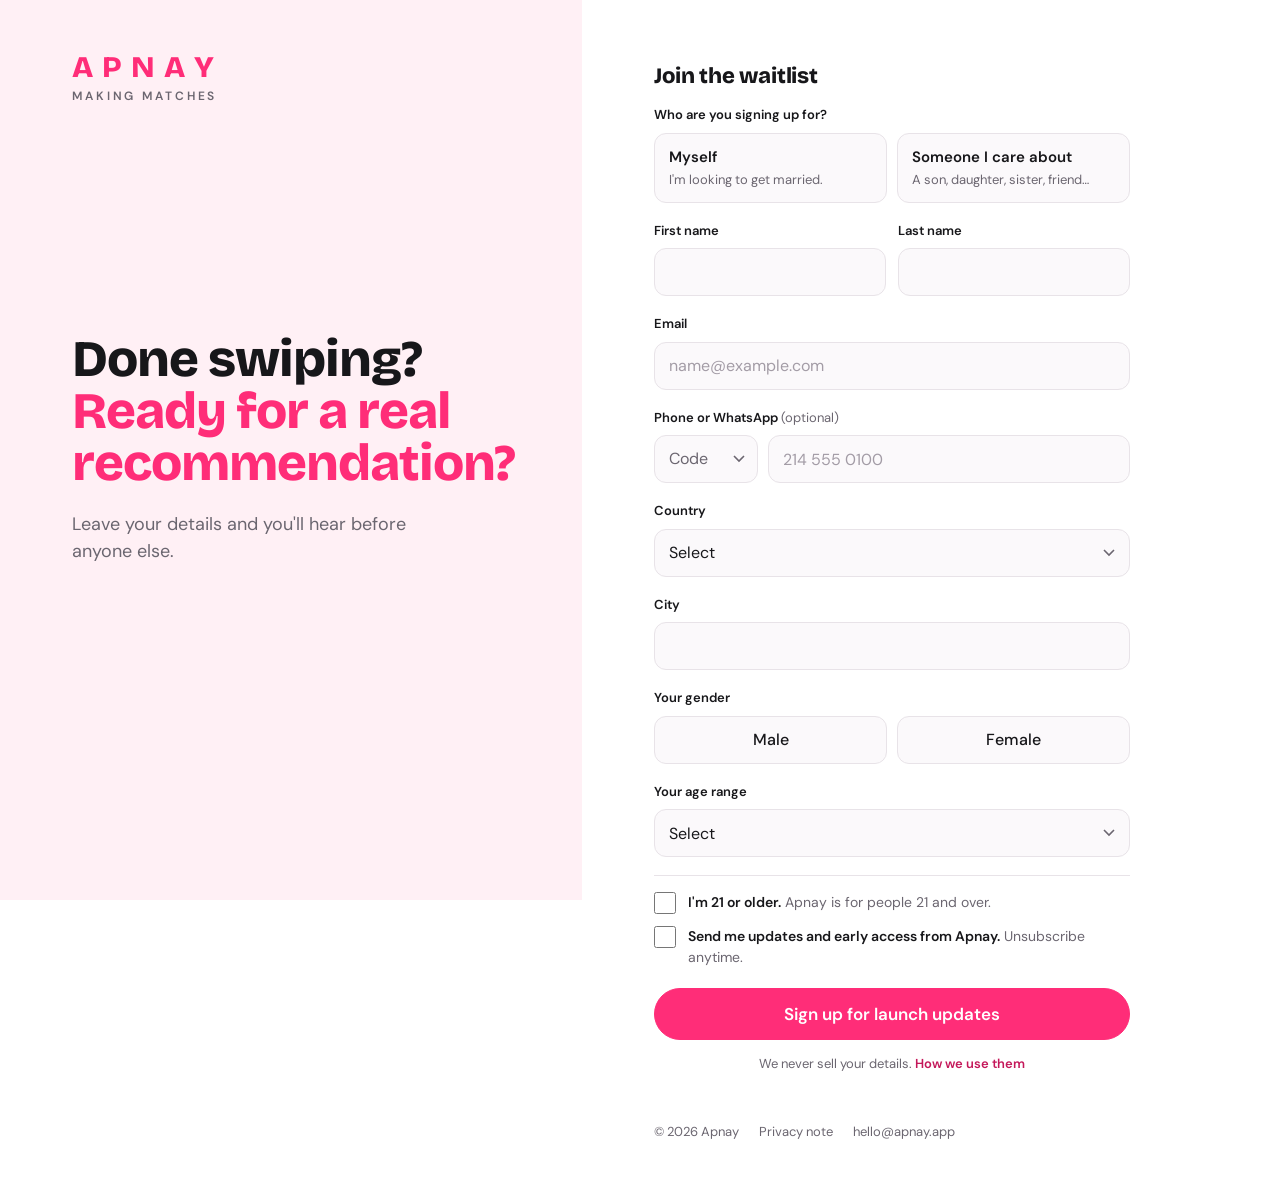
==== index.html @ 0a169351 "English only at launch: remove the language menu and the translate note Decided 10 Nov. Translations" ====
<!doctype html>
<html lang="en" dir="ltr">
<head>
  <meta charset="utf-8">
  <meta name="viewport" content="width=device-width, initial-scale=1, viewport-fit=cover">
  <title>Apnay — join the waitlist</title>
  <meta name="description" content="Done swiping? Ready for a real recommendation? Leave your details and you'll hear before anyone else.">
  <meta name="theme-color" content="#ffffff">
  <meta property="og:type" content="website">
  <meta property="og:url" content="https://apnay.app/">
  <meta property="og:title" content="Done swiping? Ready for a real recommendation?">
  <meta property="og:description" content="Join the Apnay waitlist and hear before anyone else.">
  <meta property="og:image" content="https://apnay.app/og.png">
  <meta property="og:image:width" content="1200">
  <meta property="og:image:height" content="630">
  <meta name="twitter:card" content="summary_large_image">
  <link rel="icon" href="favicon.svg" type="image/svg+xml">
  <link rel="preload" href="fonts/bricolage-grotesque-latin-800-normal.woff2" as="font" type="font/woff2" crossorigin>
  <link rel="preload" href="fonts/dm-sans-latin-400-normal.woff2" as="font" type="font/woff2" crossorigin>
  <link rel="stylesheet" href="styles.css">
</head>
<body>
<main>
  <!-- 1–4: arrive and sign up -->
  <header id="top">
    <div class="topbar">
      <a class="logo" href="/" dir="ltr" aria-label="Apnay, making matches">
        <span class="name" aria-hidden="true"><i>A</i><i>P</i><i>N</i><i>A</i><i>Y</i></span>
        <span class="tag" aria-hidden="true">MAKING MATCHES</span>
      </a>
    </div>
    <div class="hero">
      <h1><span data-i18n="h1a">Done swiping?</span> <em data-i18n="h1b">Ready for a real recommendation?</em></h1>
      <p class="lede" data-i18n="lede">Leave your details and you'll hear before anyone else.</p>
      <p class="invited" hidden data-i18n="invited">A friend saved you a place</p>
      <p class="invited link-used" hidden data-i18n="linkUsed">This link has already been used. If you confirmed before, you're all set.</p>
    </div>
  </header>

  <form id="join" novalidate>
    <h2 data-i18n="formTitle">Join the waitlist</h2>

    <fieldset class="field" id="f-who">
      <legend data-i18n="whoLegend">Who are you signing up for?</legend>
      <div class="choices two">
        <label class="choice card"><input type="radio" name="who" value="SELF"><span><b data-i18n="self">Myself</b><small data-i18n="selfSub">I'm looking to get married.</small></span></label>
        <label class="choice card"><input type="radio" name="who" value="FAMILY"><span><b data-i18n="family">Someone I care about</b><small data-i18n="familySub">A son, daughter, sister, friend…</small></span></label>
      </div>
    </fieldset>

    <div class="names">
    <label class="field" id="f-firstName"><span class="label" data-i18n="firstName">First name</span>
      <input id="firstName" name="firstName" autocomplete="given-name" maxlength="120"></label>

    <label class="field" id="f-lastName"><span class="label" data-i18n="lastName">Last name</span>
      <input id="lastName" name="lastName" autocomplete="family-name" maxlength="120"></label>
    </div>

    <label class="field" id="f-email"><span class="label" data-i18n="email">Email</span>
      <input id="email" name="email" type="email" dir="ltr" autocomplete="email" inputmode="email" maxlength="254" placeholder="name@example.com"></label>

    <div class="field" id="f-phone">
      <span class="label"><span data-i18n="phone">Phone or WhatsApp</span> <span class="opt" data-i18n="optional">(optional)</span></span>
      <div class="phone-row" dir="ltr">
        <label class="code-box"><span class="code-shown" data-i18n="code">Code</span><select id="phoneCode" name="phoneCode" aria-label="Country calling code"></select></label>
        <input id="phone" name="phone" type="tel" autocomplete="tel-national" inputmode="tel" maxlength="30" placeholder="214 555 0100" aria-label="Phone number">
      </div>
    </div>

    <label class="field" id="f-country"><span class="label" data-i18n="country">Country</span>
      <select id="country" name="country" autocomplete="country-name"></select></label>

    <label class="field" id="f-state" hidden><span class="label" data-i18n="state">State</span>
      <select id="state" name="state" autocomplete="address-level1"></select></label>

    <label class="field" id="f-city"><span class="label" data-i18n="city">City</span>
      <input id="city" name="city" autocomplete="address-level2" maxlength="120"></label>

    <fieldset class="field" id="f-gender">
      <legend data-i18n="yourGender">Your gender</legend>
      <div class="choices two">
        <label class="choice pill-choice"><input type="radio" name="gender" value="MALE"><span data-i18n="male">Male</span></label>
        <label class="choice pill-choice"><input type="radio" name="gender" value="FEMALE"><span data-i18n="female">Female</span></label>
      </div>
    </fieldset>

    <label class="field" id="f-ageRange"><span class="label" data-i18n="yourAgeRange">Your age range</span>
      <select id="ageRange" name="ageRange" class="age-select"></select></label>

    <div class="ticks">
      <label class="tick" id="f-adult"><input type="checkbox" name="adult"><span><b data-i18n="adultB">I'm 21 or older.</b> <span data-i18n="adultRest">Apnay is for people 21 and over.</span></span></label>
      <label class="tick" id="f-emailOptIn"><input type="checkbox" name="emailOptIn"><span><b data-i18n="emailB">Send me updates and early access from Apnay.</b> <span data-i18n="emailRest">Unsubscribe anytime.</span></span></label>
      <label class="tick" id="f-smsOptIn" hidden><input type="checkbox" name="smsOptIn"><span><b data-i18n="smsB">Text or WhatsApp me updates from Apnay.</b> <span data-i18n="smsRest">Msg &amp; data rates may apply. Reply STOP to opt out. Not required to sign up.</span></span></label>
    </div>

    <label class="hp" aria-hidden="true">Website <input name="website" tabindex="-1" autocomplete="off"></label>

    <button type="submit" class="btn" data-i18n="submit">Sign up for launch updates</button>
    <p class="error" role="alert" aria-live="assertive" hidden></p>
    <p class="fine"><span data-i18n="fine">We never sell your details.</span> <a href="privacy.html" data-i18n="fineLink">How we use them</a></p>
  </form>

  <!-- 5, 8, 9: one more step / you're on the list / pick a picture -->
  <section class="done" hidden tabindex="-1" aria-live="polite">
    <div class="topbar">
      <a class="logo" href="/" dir="ltr" aria-label="Apnay, making matches">
        <span class="name" aria-hidden="true"><i>A</i><i>P</i><i>N</i><i>A</i><i>Y</i></span>
        <span class="tag" aria-hidden="true">MAKING MATCHES</span>
      </a>
    </div>
    <h1 class="done-title"></h1>

    <div class="inbox" hidden>
      <p class="kicker" data-i18n="inboxKicker">CHECK YOUR INBOX</p>
      <p class="inbox-sent"></p>
      <p class="small inbox-help"></p>
    </div>

    <div class="place" hidden>
      <p data-i18n="placeLabel">Your place in line</p>
      <p class="num" dir="ltr">#<span class="place-n"></span></p>
      <p class="place-of"></p>
    </div>

    <div class="share" hidden>
      <h2 data-i18n="moveUp">Move up the list</h2>
      <p class="muted move-up-text"></p>

      <div class="pictures" hidden>
        <p class="pick-label" data-i18n="pickPicture">Pick a picture to send with your link</p>
        <div class="picture-grid" role="radiogroup"></div>
        <button type="button" class="btn share-picture" data-i18n="sharePicture">Share with this picture</button>
        <button type="button" class="link-button save-picture" data-i18n="savePicture">Save the picture instead</button>
        <p class="picture-note muted small" hidden></p>
      </div>

      <p class="link" dir="ltr"><span class="share-url"></span></p>
      <div class="share-buttons">
        <a class="btn wa" target="_blank" rel="noopener" data-i18n="shareWa">Share on WhatsApp</a>
        <button type="button" class="btn ghost copy" data-i18n="copy">Copy link</button>
      </div>
      <p class="friends"></p>
    </div>

    <p class="muted follow"></p>
  </section>

  <!-- 7: about them (signing up someone else; optional, once, after confirming) -->
  <section class="about" hidden tabindex="-1">
    <div class="topbar">
      <a class="logo" href="/" dir="ltr" aria-label="Apnay, making matches">
        <span class="name" aria-hidden="true"><i>A</i><i>P</i><i>N</i><i>A</i><i>Y</i></span>
        <span class="tag" aria-hidden="true">MAKING MATCHES</span>
      </a>
    </div>
    <p class="confirmed-pill"><span aria-hidden="true">✓</span> <span class="confirmed-text"></span></p>
    <h1 data-i18n="aboutTitle">Would you like to tell us a little about them?</h1>
    <p class="muted" data-i18n="aboutText">Completely optional. It helps us get things ready for the person you're signing up for. We don't ask for their name or contact details, and we never contact them.</p>
    <form id="aboutForm" novalidate>
      <label class="field"><span class="label" data-i18n="theyAreMy">They are my</span>
        <select id="aboutRelation" name="relation"></select></label>
      <fieldset class="field">
        <legend data-i18n="theirGender">Their gender</legend>
        <div class="choices two">
          <label class="choice pill-choice"><input type="radio" name="aboutGender" value="MALE"><span data-i18n="male">Male</span></label>
          <label class="choice pill-choice"><input type="radio" name="aboutGender" value="FEMALE"><span data-i18n="female">Female</span></label>
        </div>
      </fieldset>
      <label class="field"><span class="label" data-i18n="theirAgeRange">Their age range</span>
        <select id="aboutAgeRange" name="aboutAgeRange" class="age-select"></select></label>
      <label class="field"><span class="label" data-i18n="whereTheyLive">Where do they live?</span>
        <select id="aboutCountry" name="aboutCountry"></select></label>
      <button type="submit" class="btn" data-i18n="saveContinue">Save and continue</button>
      <button type="button" class="btn ghost skip-about" data-i18n="skipForNow">Skip for now</button>
    </form>
  </section>

  <!-- from the e-mail's Unsubscribe link -->
  <section class="unsubscribed" hidden>
    <div class="topbar">
      <a class="logo" href="/" dir="ltr" aria-label="Apnay, making matches">
        <span class="name" aria-hidden="true"><i>A</i><i>P</i><i>N</i><i>A</i><i>Y</i></span>
        <span class="tag" aria-hidden="true">MAKING MATCHES</span>
      </a>
    </div>
    <h1 data-i18n="unsubTitle">You're unsubscribed.</h1>
    <p class="muted" data-i18n="unsubText">You won't get any more emails or texts from Apnay. Changed your mind? Write to hello@apnay.app.</p>
  </section>

  <footer>
    <span>© 2026 Apnay</span>
    <a href="privacy.html" data-i18n="privacyNote">Privacy note</a>
    <a href="mailto:hello@apnay.app" dir="ltr">hello@apnay.app</a>
  </footer>
</main>
<script src="data.js" defer></script>
<script src="main.js" defer></script>
</body>
</html>
---- styles.css ----
/* Apnay waitlist — design package WL3a (Design, 8 Nov 2026), WL3k phone flow, WL3l desktop (10 Nov 2026). Phone first. */
@font-face { font-family: "Bricolage Grotesque"; font-weight: 600; font-display: swap; src: url(fonts/bricolage-grotesque-latin-600-normal.woff2) format("woff2"); }
@font-face { font-family: "Bricolage Grotesque"; font-weight: 800; font-display: swap; src: url(fonts/bricolage-grotesque-latin-800-normal.woff2) format("woff2"); }
@font-face { font-family: "DM Sans"; font-weight: 400; font-display: swap; src: url(fonts/dm-sans-latin-400-normal.woff2) format("woff2"); }
@font-face { font-family: "DM Sans"; font-weight: 500; font-display: swap; src: url(fonts/dm-sans-latin-500-normal.woff2) format("woff2"); }
@font-face { font-family: "DM Sans"; font-weight: 600; font-display: swap; src: url(fonts/dm-sans-latin-600-normal.woff2) format("woff2"); }

:root {
  --brand: #FF2D78;
  --brand-deep: #c4185a;
  --tint: #FFF0F5;
  --ink: #17171A;
  --grey: #6b6670;
  --line: #e8e3e8;
  --field: #fbf9fb;
  --error: #c4214f;
  --display: "Bricolage Grotesque", "Avenir Next", system-ui, sans-serif;
  --body: "DM Sans", -apple-system, "Segoe UI", system-ui, sans-serif;
  --mono: ui-monospace, "SF Mono", Menlo, Consolas, monospace;
  color-scheme: light;
}
* { box-sizing: border-box; }
html { -webkit-text-size-adjust: 100%; }
body { margin: 0; background: #fff; color: var(--ink); font: 400 16px/1.5 var(--body); }
a { color: var(--brand-deep); font-weight: 600; text-decoration: none; }
a:hover { text-decoration: underline; }
:focus-visible { outline: 2px solid var(--brand); outline-offset: 2px; }
[hidden] { display: none !important; }

main {
  max-width: 460px; margin: 0 auto;
  padding: max(28px, env(safe-area-inset-top)) max(20px, env(safe-area-inset-right)) max(28px, env(safe-area-inset-bottom)) max(20px, env(safe-area-inset-left));
}

/* Logo: APNAY spread to exactly the width of MAKING MATCHES */
.logo { display: inline-grid; width: max-content; color: inherit; text-decoration: none !important; }
.logo .name { display: flex; justify-content: space-between; font: 800 24px/1 var(--display); color: var(--brand); }
.logo .name i { font-style: normal; }
.logo .tag { font: 600 10px/1 var(--body); letter-spacing: .24em; margin-right: -.24em; color: var(--grey); margin-top: 6px; }

h1 { font: 800 clamp(36px, 9.5vw, 52px)/1.02 var(--display); letter-spacing: -.02em; margin: 28px 0 14px; text-wrap: balance; }
h1 em { font-style: normal; color: var(--brand); }
h2 { font: 800 24px/1.15 var(--display); letter-spacing: -.01em; margin: 0 0 16px; }
.lede { color: var(--grey); font-size: 18px; margin: 0; }
.invited { display: inline-block; margin: 16px 0 0; padding: 7px 14px; border-radius: 999px; background: var(--tint); color: var(--brand-deep); font-weight: 600; font-size: 14px; }

form { margin-top: 36px; }
fieldset { border: 0; margin: 0; padding: 0; min-width: 0; }
.field { display: block; margin: 0 0 18px; }
.label, legend { display: block; font-weight: 600; font-size: 13px; margin: 0 0 8px; padding: 0; }
.opt { font-weight: 400; color: var(--grey); }
.hint { display: block; color: var(--grey); font-size: 13px; margin-top: 6px; }
input:not([type=radio]):not([type=checkbox]), select {
  width: 100%; min-height: 48px; font: 400 16px var(--body); color: var(--ink);
  background: var(--field); border: 1.5px solid var(--line); border-radius: 12px; padding: 12px 14px;
  appearance: none; -webkit-appearance: none;
}
select { background-image: url("data:image/svg+xml,%3Csvg xmlns='http://www.w3.org/2000/svg' width='12' height='8'%3E%3Cpath d='M1 1l5 5 5-5' fill='none' stroke='%236b6670' stroke-width='1.6'/%3E%3C/svg%3E"); background-repeat: no-repeat; background-position: right 14px center; padding-right: 36px; }
input:focus, select:focus { outline: none; border-color: var(--brand); }
.invalid input, .invalid select, .invalid .choice span { border-color: var(--error) !important; }
.pair { display: grid; grid-template-columns: 1fr; gap: 0 12px; }

.choices.two { display: grid; grid-template-columns: 1fr 1fr; gap: 10px; }
.choice { position: relative; cursor: pointer; display: block; }
.choice input { position: absolute; opacity: 0; inset: 0; margin: 0; cursor: pointer; }
.choice span { display: block; height: 100%; border: 1.5px solid var(--line); border-radius: 12px; background: var(--field); transition: border-color .15s, background .15s; }
.choice.card span { padding: 12px 14px; }
.choice.card b { display: block; font-weight: 600; font-size: 15px; }
.choice.card small { display: block; color: var(--grey); font-size: 13px; margin-top: 2px; }
.pill-choice span { min-height: 48px; display: grid; place-items: center; font-weight: 500; }
.choice input:checked + span { border-color: var(--brand); background: var(--tint); color: var(--brand-deep); }
.choice input:checked + span small { color: var(--grey); }
.choice input:focus-visible + span { outline: 2px solid var(--brand); outline-offset: 2px; }

.ticks { border-top: 1px solid var(--line); padding-top: 16px; margin: 4px 0 20px; display: grid; gap: 12px; }
.tick { display: grid; grid-template-columns: 22px 1fr; gap: 12px; align-items: start; font-size: 14px; color: var(--grey); cursor: pointer; }
.tick b { color: var(--ink); font-weight: 600; }
.tick input { width: 22px; height: 22px; margin: 0; accent-color: var(--brand); cursor: pointer; }
.tick.invalid input { outline: 2px solid var(--error); outline-offset: 1px; border-radius: 4px; }

.btn { display: inline-flex; align-items: center; justify-content: center; width: 100%; min-height: 52px; padding: 12px 22px;
  border-radius: 999px; border: 1.5px solid var(--brand); background: var(--brand); color: #fff; font: 600 17px var(--body); cursor: pointer; text-decoration: none !important; }
.btn:hover { filter: brightness(1.04); }
.btn[disabled] { opacity: .7; cursor: progress; }
.btn.ghost { background: #fff; color: var(--brand-deep); border-color: var(--line); }
.error { color: var(--error); margin: 14px 0 0; font-size: 15px; }
.fine { text-align: center; color: var(--grey); font-size: 13px; margin: 14px 0 0; }
/* hidden from people without pushing it off-screen (an offset would widen right-to-left pages) */
.hp { position: absolute; width: 1px; height: 1px; margin: -1px; padding: 0; overflow: hidden; clip-path: inset(50%); white-space: nowrap; border: 0; }

/* after signing up */
.done-title { margin-bottom: 22px; }
.inbox { border: 1.5px solid var(--brand); border-radius: 18px; padding: 18px 20px; margin-bottom: 18px; color: var(--grey); }
.inbox p { margin: 0 0 8px; }
.inbox b { color: var(--ink); font-weight: 500; overflow-wrap: anywhere; }
.kicker { color: var(--brand-deep); font-weight: 600; font-size: 13px; letter-spacing: .04em; }
.small { font-size: 14px; margin: 0 !important; }
.place { background: var(--tint); border-radius: 22px; padding: 26px 20px; text-align: center; color: var(--grey); margin-bottom: 26px; }
.place p { margin: 0; }
.place .num { font: 800 64px/1.1 var(--display); letter-spacing: -.03em; color: var(--brand); margin: 6px 0; }
.share h2 { margin-bottom: 6px; }
.muted { color: var(--grey); margin: 0; }
.muted b { color: var(--ink); }
.link { border: 1.5px dashed var(--line); border-radius: 12px; padding: 12px 14px; margin: 16px 0 12px; font: 15px var(--mono); overflow-x: auto; white-space: nowrap; }
.share-buttons { display: grid; grid-template-columns: 1fr 1fr; gap: 10px; }
.share-buttons .btn { font-size: 15px; min-height: 48px; padding: 10px 8px; white-space: nowrap; }
.friends { text-align: center; color: var(--grey); font-size: 14px; margin: 10px 0 0; }
.friends b { color: var(--ink); font-weight: 600; }
.follow { margin-top: 26px; }

footer { display: flex; flex-wrap: wrap; gap: 6px 20px; margin-top: 40px; color: var(--grey); font-size: 13px; }
footer a { color: var(--grey); font-weight: 400; }

@media (min-width: 400px) { .pair { grid-template-columns: 1fr 1fr; } }

/* Phones: the headline belongs to the form; later steps carry their own small top bar. */
body[data-step] #top { display: none; }

/* ---- DESKTOP, 960 px and wider (WL3l, WD1–WD5): a pink panel on the left with the logo and headline that stays on
   every step (only the line under the headline changes); each step's content in a column on the right. ---- */
@media (min-width: 960px) {
  main { max-width: none; margin: 0; padding: 0 0 0 45.5%; min-height: 100vh; }
  [dir=rtl] main { padding: 0 45.5% 0 0; }
  #top, body[data-step] #top { display: flex; flex-direction: column; position: fixed; top: 0; bottom: 0; inset-inline-start: 0; width: 45.5%;
    background: var(--tint); padding: 52px 72px; overflow-y: auto; }
  #top .logo .name { font-size: 30px; }
  #top .logo .tag { font-size: 12px; margin-top: 8px; }
  #top .hero { margin: auto 0; padding-bottom: 52px; }
  #top h1 { font-size: clamp(44px, 4vw, 60px); margin: 0 0 22px; }
  #top h1 em { display: block; }
  #top .lede { max-width: 372px; text-wrap: pretty; }
  #top .invited { background: #fff; }
  #top .lang-switch { background: transparent; }
  main > :not(#top) { max-width: 620px; padding-left: 72px; padding-right: 72px; }
  .lang-other { margin: 24px 0 0; }
  form#join { margin-top: 0; padding-top: 64px; }
  form#join h2 { font-size: 22px; }
  .names { display: grid; grid-template-columns: 1fr 1fr; gap: 0 12px; }
  .done > .topbar, .about > .topbar, .unsubscribed > .topbar { display: none; }
  .done, .about, .unsubscribed { padding-top: 64px; }
  .done-title, .unsubscribed h1 { font-size: 36px; margin-top: 0; }
  .about .confirmed-pill { margin-top: 0; }
  .about h1 { font-size: 32px; }
  footer { margin-top: 48px; padding-bottom: 40px; }
}

/* privacy page */
.prose h1 { font-size: clamp(32px, 8vw, 44px); }
.prose h2 { font-size: 20px; margin: 26px 0 8px; }
.prose p, .prose li { color: #3a3540; }
.prose ul { padding-left: 20px; }

/* ---- language: first screen, switcher, right-to-left and non-Latin scripts ---- */
.topbar { display: flex; align-items: center; justify-content: space-between; gap: 12px; }
.lang-switch { position: relative; display: inline-flex; align-items: center; gap: 4px; font: 600 13px var(--body); letter-spacing: .04em; color: var(--grey);
  background: #fff; border: 1.5px solid var(--line); border-radius: 999px; padding: 5px 10px; cursor: pointer; white-space: nowrap; }
.lang-switch:hover, .lang-switch:focus-within { border-color: var(--brand); color: var(--brand-deep); }
/* the real control: the phone's own picker, laid invisibly over the small button */
.lang-switch .lang-select { position: absolute; inset: 0; width: 100%; height: 100%; opacity: 0; cursor: pointer; font-size: 16px; min-height: 0; padding: 0; border: 0; }
.lang-other { margin: 0 0 16px; padding: 12px 14px; border-radius: 12px; background: var(--tint); color: var(--ink); font-size: 14px; }
[dir=rtl] select { background-position: left 14px center; padding-right: 14px; padding-left: 36px; }
html.nonlatin h1, html.nonlatin h2, html.nonlatin .place .num { letter-spacing: 0; }
html.nonlatin h1 { line-height: 1.35; }
html.nonlatin h2 { line-height: 1.4; }
/* Nastaliq (Urdu, Shahmukhi) needs much more room between lines */
html:lang(ur), html:lang(pa-Arab) { --body: "Noto Nastaliq Urdu", "Jameel Noori Nastaleeq", "Urdu Typesetting", -apple-system, system-ui, sans-serif; }
html:lang(ur) body, html:lang(pa-Arab) body { line-height: 1.9; }
html:lang(ur) h1, html:lang(pa-Arab) h1 { line-height: 1.75; font-family: var(--body); font-weight: 700; }
html:lang(ur) h2, html:lang(pa-Arab) h2 { line-height: 1.8; font-family: var(--body); font-weight: 700; }

/* ---- WL3k: phone code + number, about them, share pictures ---- */
.phone-row { display: grid; grid-template-columns: 104px 1fr; gap: 10px; }
.code-box { position: relative; display: flex; align-items: center; min-height: 48px; padding: 0 30px 0 14px; background: var(--field) url("data:image/svg+xml,%3Csvg xmlns='http://www.w3.org/2000/svg' width='12' height='8'%3E%3Cpath d='M1 1l5 5 5-5' fill='none' stroke='%236b6670' stroke-width='1.6'/%3E%3C/svg%3E") no-repeat right 12px center;
  border: 1.5px solid var(--line); border-radius: 12px; font-size: 16px; cursor: pointer; }
.code-box.empty .code-shown { color: var(--grey); }
.code-box:focus-within { border-color: var(--brand); }
.code-box select { position: absolute; inset: 0; width: 100%; height: 100%; opacity: 0; cursor: pointer; font-size: 16px; min-height: 0; }
.invalid .code-box, .invalid .phone-row input { border-color: var(--error); }
input::placeholder { color: #a39ca6; }

.confirmed-pill { display: inline-flex; align-items: center; gap: 8px; margin: 22px 0 0; padding: 7px 14px 7px 8px; border-radius: 999px;
  background: var(--tint); color: var(--brand-deep); font-weight: 600; font-size: 14px; }
.confirmed-pill span:first-child { display: grid; place-items: center; width: 20px; height: 20px; border-radius: 50%; background: var(--brand); color: #fff; font-size: 12px; }
.about h1 { font-size: clamp(28px, 7.5vw, 36px); margin-top: 14px; }
.about > .muted { margin-bottom: 22px; }
.about form { margin-top: 0; display: grid; gap: 0; }
.about .btn.ghost { margin-top: 10px; }

.pictures { margin-top: 20px; }
.pick-label { font-weight: 600; font-size: 13px; margin: 0 0 10px; }
.picture-grid { display: grid; grid-template-columns: 1fr 1fr; gap: 12px; margin-bottom: 14px; }
.picture-grid.three { grid-template-columns: repeat(3, 1fr); gap: 10px; }
.picture { padding: 0; border: 3px solid transparent; border-radius: 16px; background: none; cursor: pointer; line-height: 0; }
.picture img { width: 100%; border-radius: 12px; display: block; }
.picture.picked { border-color: var(--brand); }
.picture:focus-visible { outline: 2px solid var(--brand); outline-offset: 2px; }
.link-button { display: block; width: 100%; margin: 10px 0 0; padding: 8px; background: none; border: 0; color: var(--brand-deep); font: 600 15px var(--body); cursor: pointer; }
.picture-note { text-align: center; margin: 6px 0 0 !important; }
.unsubscribed h1 { margin-top: 28px; }
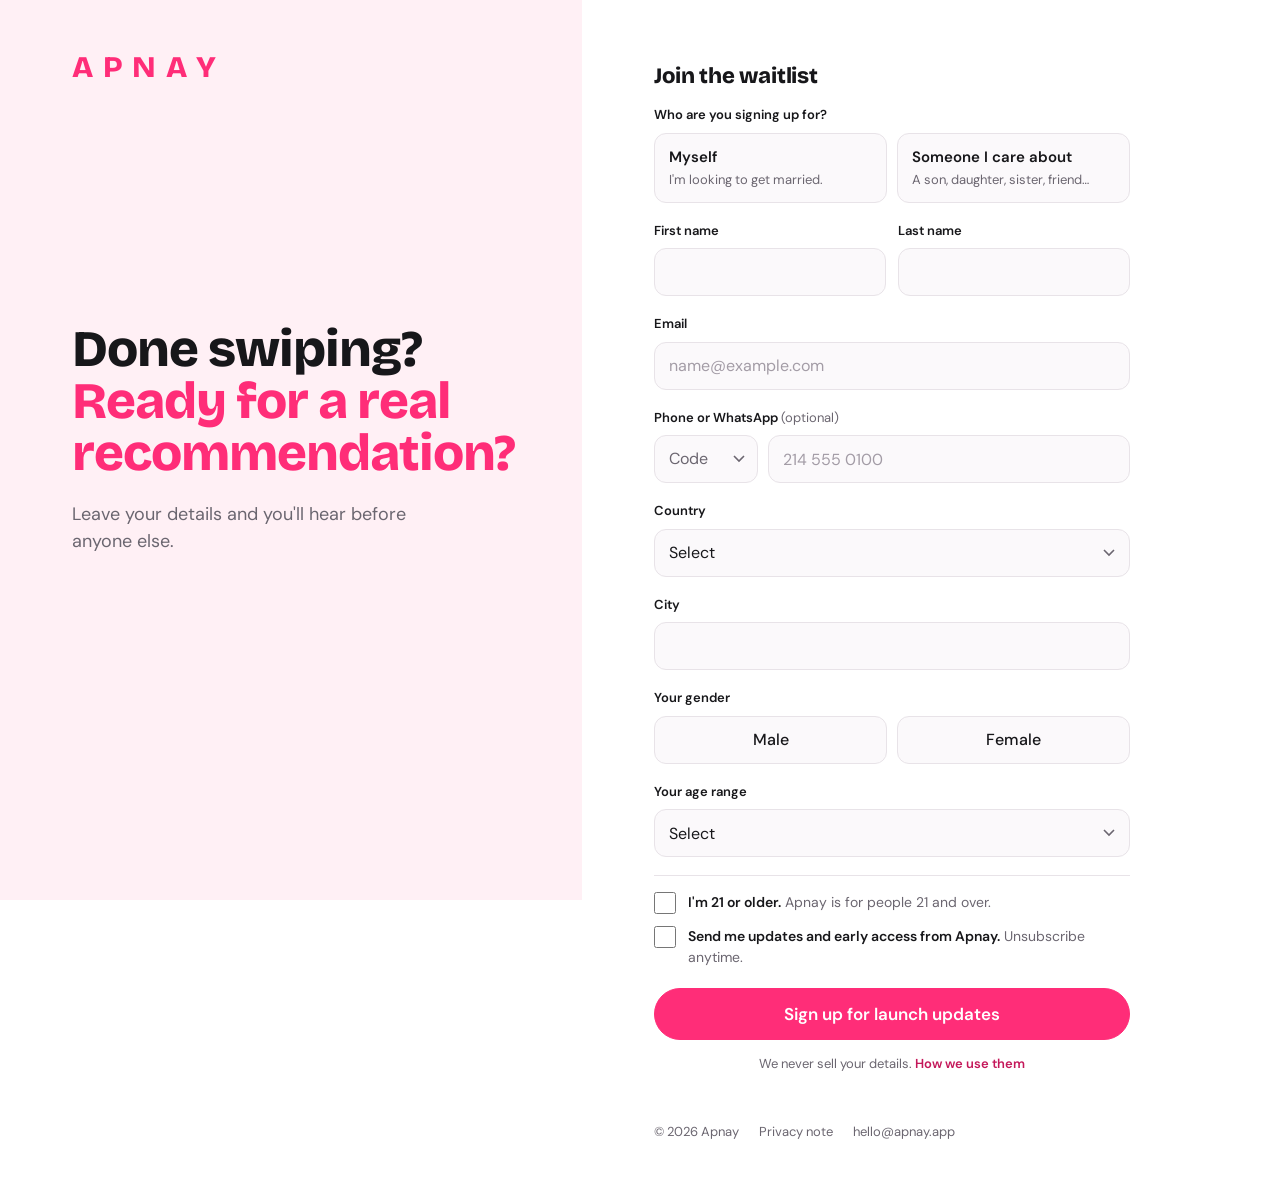
==== commit 49e16616: "Remove MAKING MATCHES from the waitlist: page, privacy note, share pictures and link preview The log" ====
--- a/index.html
+++ b/index.html
@@ -17,16 +17,15 @@
   <link rel="icon" href="favicon.svg" type="image/svg+xml">
   <link rel="preload" href="fonts/bricolage-grotesque-latin-800-normal.woff2" as="font" type="font/woff2" crossorigin>
   <link rel="preload" href="fonts/dm-sans-latin-400-normal.woff2" as="font" type="font/woff2" crossorigin>
-  <link rel="stylesheet" href="styles.css">
+  <link rel="stylesheet" href="styles.css?v=1112">
 </head>
 <body>
 <main>
   <!-- 1–4: arrive and sign up -->
   <header id="top">
     <div class="topbar">
-      <a class="logo" href="/" dir="ltr" aria-label="Apnay, making matches">
+      <a class="logo" href="/" dir="ltr" aria-label="Apnay">
         <span class="name" aria-hidden="true"><i>A</i><i>P</i><i>N</i><i>A</i><i>Y</i></span>
-        <span class="tag" aria-hidden="true">MAKING MATCHES</span>
       </a>
     </div>
     <div class="hero">
@@ -103,9 +102,8 @@
   <!-- 5, 8, 9: one more step / you're on the list / pick a picture -->
   <section class="done" hidden tabindex="-1" aria-live="polite">
     <div class="topbar">
-      <a class="logo" href="/" dir="ltr" aria-label="Apnay, making matches">
+      <a class="logo" href="/" dir="ltr" aria-label="Apnay">
         <span class="name" aria-hidden="true"><i>A</i><i>P</i><i>N</i><i>A</i><i>Y</i></span>
-        <span class="tag" aria-hidden="true">MAKING MATCHES</span>
       </a>
     </div>
     <h1 class="done-title"></h1>
@@ -148,9 +146,8 @@
   <!-- 7: about them (signing up someone else; optional, once, after confirming) -->
   <section class="about" hidden tabindex="-1">
     <div class="topbar">
-      <a class="logo" href="/" dir="ltr" aria-label="Apnay, making matches">
+      <a class="logo" href="/" dir="ltr" aria-label="Apnay">
         <span class="name" aria-hidden="true"><i>A</i><i>P</i><i>N</i><i>A</i><i>Y</i></span>
-        <span class="tag" aria-hidden="true">MAKING MATCHES</span>
       </a>
     </div>
     <p class="confirmed-pill"><span aria-hidden="true">✓</span> <span class="confirmed-text"></span></p>
@@ -178,9 +175,8 @@
   <!-- from the e-mail's Unsubscribe link -->
   <section class="unsubscribed" hidden>
     <div class="topbar">
-      <a class="logo" href="/" dir="ltr" aria-label="Apnay, making matches">
+      <a class="logo" href="/" dir="ltr" aria-label="Apnay">
         <span class="name" aria-hidden="true"><i>A</i><i>P</i><i>N</i><i>A</i><i>Y</i></span>
-        <span class="tag" aria-hidden="true">MAKING MATCHES</span>
       </a>
     </div>
     <h1 data-i18n="unsubTitle">You're unsubscribed.</h1>
@@ -194,6 +190,6 @@
   </footer>
 </main>
 <script src="data.js" defer></script>
-<script src="main.js" defer></script>
+<script src="main.js?v=1112" defer></script>
 </body>
 </html>
--- a/styles.css
+++ b/styles.css
@@ -32,11 +32,10 @@
   padding: max(28px, env(safe-area-inset-top)) max(20px, env(safe-area-inset-right)) max(28px, env(safe-area-inset-bottom)) max(20px, env(safe-area-inset-left));
 }
 
-/* Logo: APNAY spread to exactly the width of MAKING MATCHES */
+/* Logo: APNAY in spaced letters, at a set width */
 .logo { display: inline-grid; width: max-content; color: inherit; text-decoration: none !important; }
-.logo .name { display: flex; justify-content: space-between; font: 800 24px/1 var(--display); color: var(--brand); }
+.logo .name { display: flex; justify-content: space-between; width: 120px; font: 800 24px/1 var(--display); color: var(--brand); }
 .logo .name i { font-style: normal; }
-.logo .tag { font: 600 10px/1 var(--body); letter-spacing: .24em; margin-right: -.24em; color: var(--grey); margin-top: 6px; }
 
 h1 { font: 800 clamp(36px, 9.5vw, 52px)/1.02 var(--display); letter-spacing: -.02em; margin: 28px 0 14px; text-wrap: balance; }
 h1 em { font-style: normal; color: var(--brand); }
@@ -123,8 +122,7 @@
   [dir=rtl] main { padding: 0 45.5% 0 0; }
   #top, body[data-step] #top { display: flex; flex-direction: column; position: fixed; top: 0; bottom: 0; inset-inline-start: 0; width: 45.5%;
     background: var(--tint); padding: 52px 72px; overflow-y: auto; }
-  #top .logo .name { font-size: 30px; }
-  #top .logo .tag { font-size: 12px; margin-top: 8px; }
+  #top .logo .name { font-size: 30px; width: 144px; }
   #top .hero { margin: auto 0; padding-bottom: 52px; }
   #top h1 { font-size: clamp(44px, 4vw, 60px); margin: 0 0 22px; }
   #top h1 em { display: block; }
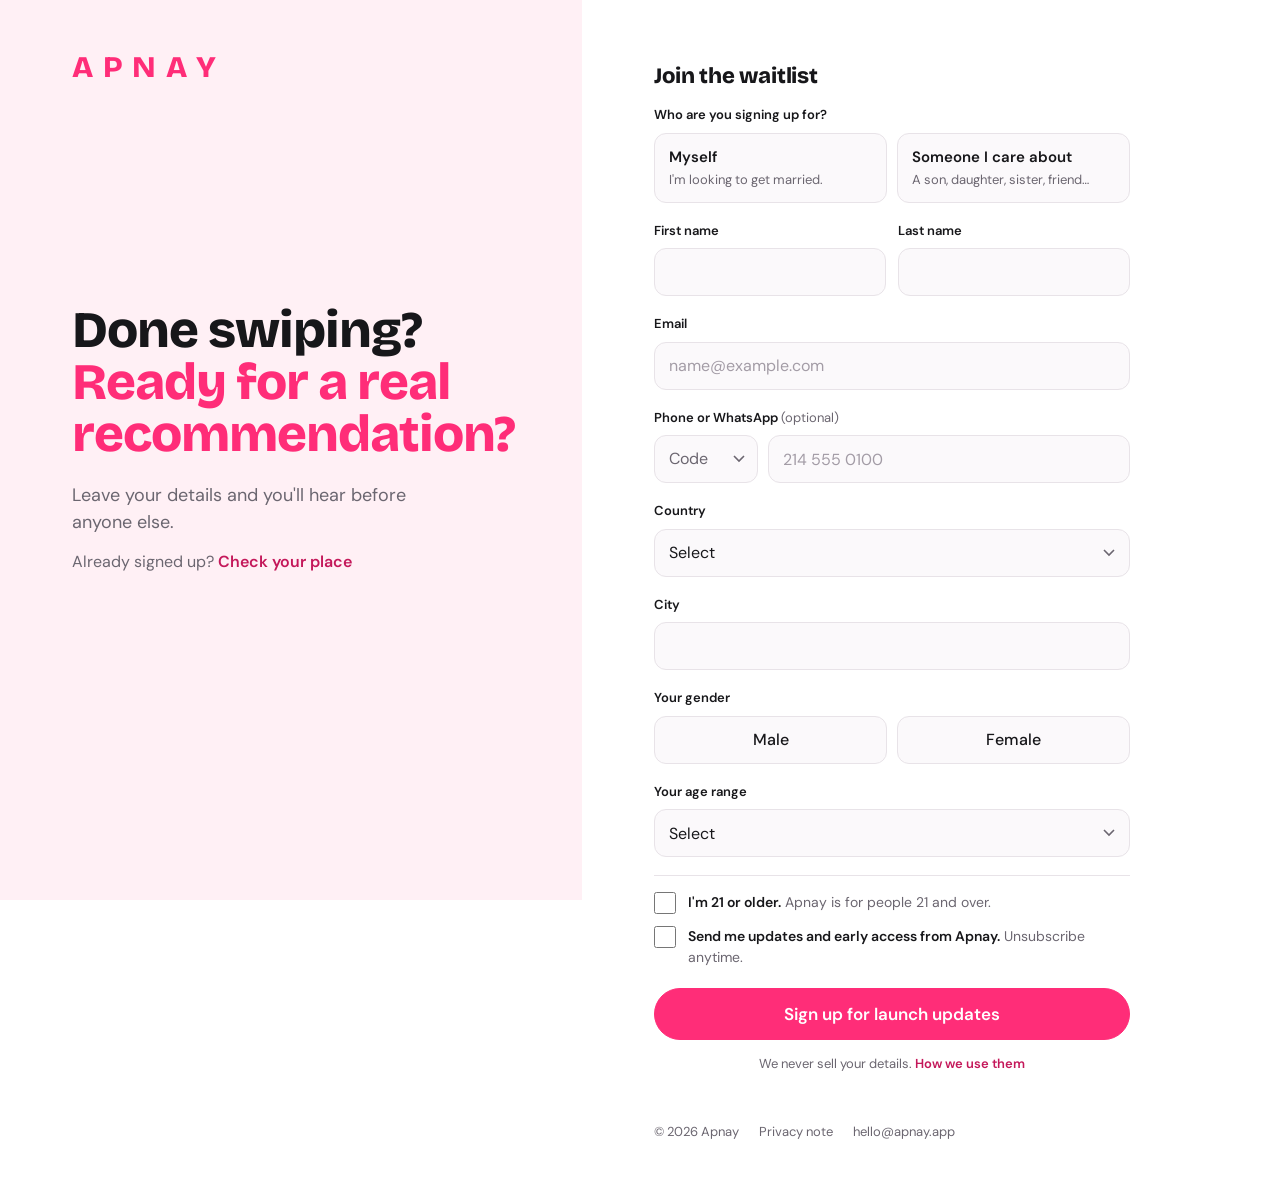
==== commit a27b033e: "The way back in (boards WP11-WP13): Check your place, link sent, Welcome back - 'Already signed up? " ====
--- a/index.html
+++ b/index.html
@@ -31,6 +31,7 @@
     <div class="hero">
       <h1><span data-i18n="h1a">Done swiping?</span> <em data-i18n="h1b">Ready for a real recommendation?</em></h1>
       <p class="lede" data-i18n="lede">Leave your details and you'll hear before anyone else.</p>
+      <p class="check-place"><span data-i18n="checkLine">Already signed up?</span> <a href="/?check" class="check-link" data-i18n="checkLink">Check your place</a></p>
       <p class="invited" hidden data-i18n="invited">A friend saved you a place</p>
       <p class="invited link-used" hidden data-i18n="linkUsed">This link has already been used. If you confirmed before, you're all set.</p>
     </div>
@@ -172,6 +173,40 @@
     </form>
   </section>
 
+  <!-- WP11: the way back in -->
+  <section class="check" hidden tabindex="-1">
+    <div class="topbar">
+      <a class="logo" href="/" dir="ltr" aria-label="Apnay">
+        <span class="name" aria-hidden="true"><i>A</i><i>P</i><i>N</i><i>A</i><i>Y</i></span>
+      </a>
+    </div>
+    <h1 data-i18n="checkTitle">Check your place</h1>
+    <p class="muted check-note" data-i18n="checkText">Enter the email you signed up with. We'll send you your own link.</p>
+    <form id="checkForm" novalidate>
+      <label class="field" id="f-checkEmail"><span class="label" data-i18n="email">Email</span>
+        <input id="checkEmail" name="checkEmail" type="email" dir="ltr" autocomplete="email" inputmode="email" maxlength="254" placeholder="name@example.com"></label>
+      <button type="submit" class="btn" data-i18n="emailMeLink">Email me my link</button>
+      <p class="error check-error" role="alert" aria-live="assertive" hidden></p>
+    </form>
+    <p class="fine"><span data-i18n="notSignedUp">Not signed up yet?</span> <a href="/" data-i18n="joinLink">Join the waitlist</a></p>
+  </section>
+
+  <!-- WP12: link sent (the same answer whether or not the address is on the list) -->
+  <section class="sent" hidden tabindex="-1" aria-live="polite">
+    <div class="topbar">
+      <a class="logo" href="/" dir="ltr" aria-label="Apnay">
+        <span class="name" aria-hidden="true"><i>A</i><i>P</i><i>N</i><i>A</i><i>Y</i></span>
+      </a>
+    </div>
+    <h1 data-i18n="sentTitle">Check your inbox.</h1>
+    <div class="inbox">
+      <p class="kicker" data-i18n="sentKicker">YOUR LINK IS ON ITS WAY</p>
+      <p class="sent-text"></p>
+      <p class="small sent-help"></p>
+    </div>
+    <button type="button" class="link-button try-another" data-i18n="tryAnother">Try another email</button>
+  </section>
+
   <!-- from the e-mail's Unsubscribe link -->
   <section class="unsubscribed" hidden>
     <div class="topbar">
--- a/styles.css
+++ b/styles.css
@@ -114,6 +114,7 @@
 
 /* Phones: the headline belongs to the form; later steps carry their own small top bar. */
 body[data-step] #top { display: none; }
+body[data-step] .check-place { display: none; }
 
 /* ---- DESKTOP, 960 px and wider (WL3l, WD1–WD5): a pink panel on the left with the logo and headline that stays on
    every step (only the line under the headline changes); each step's content in a column on the right. ---- */
@@ -134,9 +135,9 @@
   form#join { margin-top: 0; padding-top: 64px; }
   form#join h2 { font-size: 22px; }
   .names { display: grid; grid-template-columns: 1fr 1fr; gap: 0 12px; }
-  .done > .topbar, .about > .topbar, .unsubscribed > .topbar { display: none; }
-  .done, .about, .unsubscribed { padding-top: 64px; }
-  .done-title, .unsubscribed h1 { font-size: 36px; margin-top: 0; }
+  .done > .topbar, .about > .topbar, .unsubscribed > .topbar, .check > .topbar, .sent > .topbar { display: none; }
+  .done, .about, .unsubscribed, .check, .sent { padding-top: 64px; }
+  .done-title, .unsubscribed h1, .check h1, .sent h1 { font-size: 36px; margin-top: 0; }
   .about .confirmed-pill { margin-top: 0; }
   .about h1 { font-size: 32px; }
   footer { margin-top: 48px; padding-bottom: 40px; }
@@ -195,3 +196,15 @@
 .link-button { display: block; width: 100%; margin: 10px 0 0; padding: 8px; background: none; border: 0; color: var(--brand-deep); font: 600 15px var(--body); cursor: pointer; }
 .picture-note { text-align: center; margin: 6px 0 0 !important; }
 .unsubscribed h1 { margin-top: 28px; }
+
+/* ---- the way back in (WP11–WP13) ---- */
+.check-place { margin: 14px 0 0; color: var(--grey); font-size: 16px; }
+.check h1, .sent h1 { margin: 28px 0 14px; }
+.check .check-note { margin-bottom: 22px; font-size: 17px; }
+.check form { margin-top: 0; }
+.check .fine { margin-top: 22px; font-size: 15px; }
+.sent .inbox { margin-top: 8px; }
+.sent .try-another { width: auto; padding: 8px 0; text-align: start; }
+.done-title.welcome { font-size: clamp(28px, 8.2vw, 40px); }
+/* screens get focus when they open (for screen readers); no outline around the whole screen */
+section[tabindex="-1"]:focus { outline: none; }
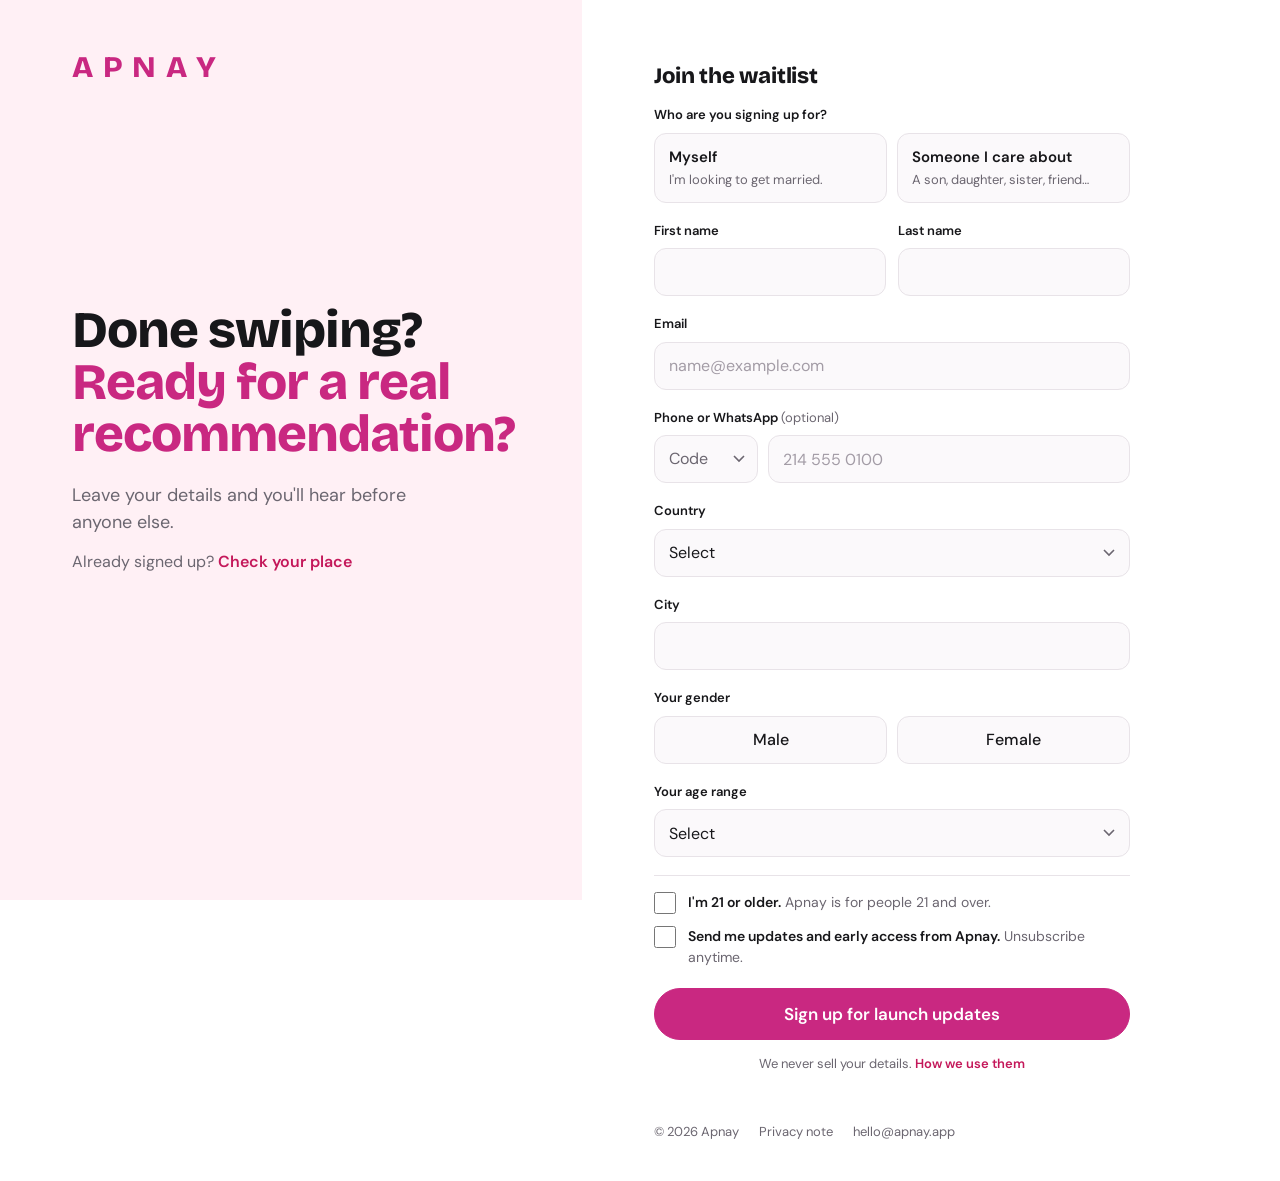
==== commit 245775c6: "One brand pink: #c92881 replaces #FF2D78 on the waitlist Logo, headline, buttons, favicon, share pic" ====
--- a/index.html
+++ b/index.html
@@ -17,7 +17,7 @@
   <link rel="icon" href="favicon.svg" type="image/svg+xml">
   <link rel="preload" href="fonts/bricolage-grotesque-latin-800-normal.woff2" as="font" type="font/woff2" crossorigin>
   <link rel="preload" href="fonts/dm-sans-latin-400-normal.woff2" as="font" type="font/woff2" crossorigin>
-  <link rel="stylesheet" href="styles.css?v=1112">
+  <link rel="stylesheet" href="styles.css?v=1114b">
 </head>
 <body>
 <main>
@@ -225,6 +225,6 @@
   </footer>
 </main>
 <script src="data.js" defer></script>
-<script src="main.js?v=1112" defer></script>
+<script src="main.js?v=1114b" defer></script>
 </body>
 </html>
--- a/styles.css
+++ b/styles.css
@@ -6,7 +6,7 @@
 @font-face { font-family: "DM Sans"; font-weight: 600; font-display: swap; src: url(fonts/dm-sans-latin-600-normal.woff2) format("woff2"); }
 
 :root {
-  --brand: #FF2D78;
+  --brand: #c92881;
   --brand-deep: #c4185a;
   --tint: #FFF0F5;
   --ink: #17171A;
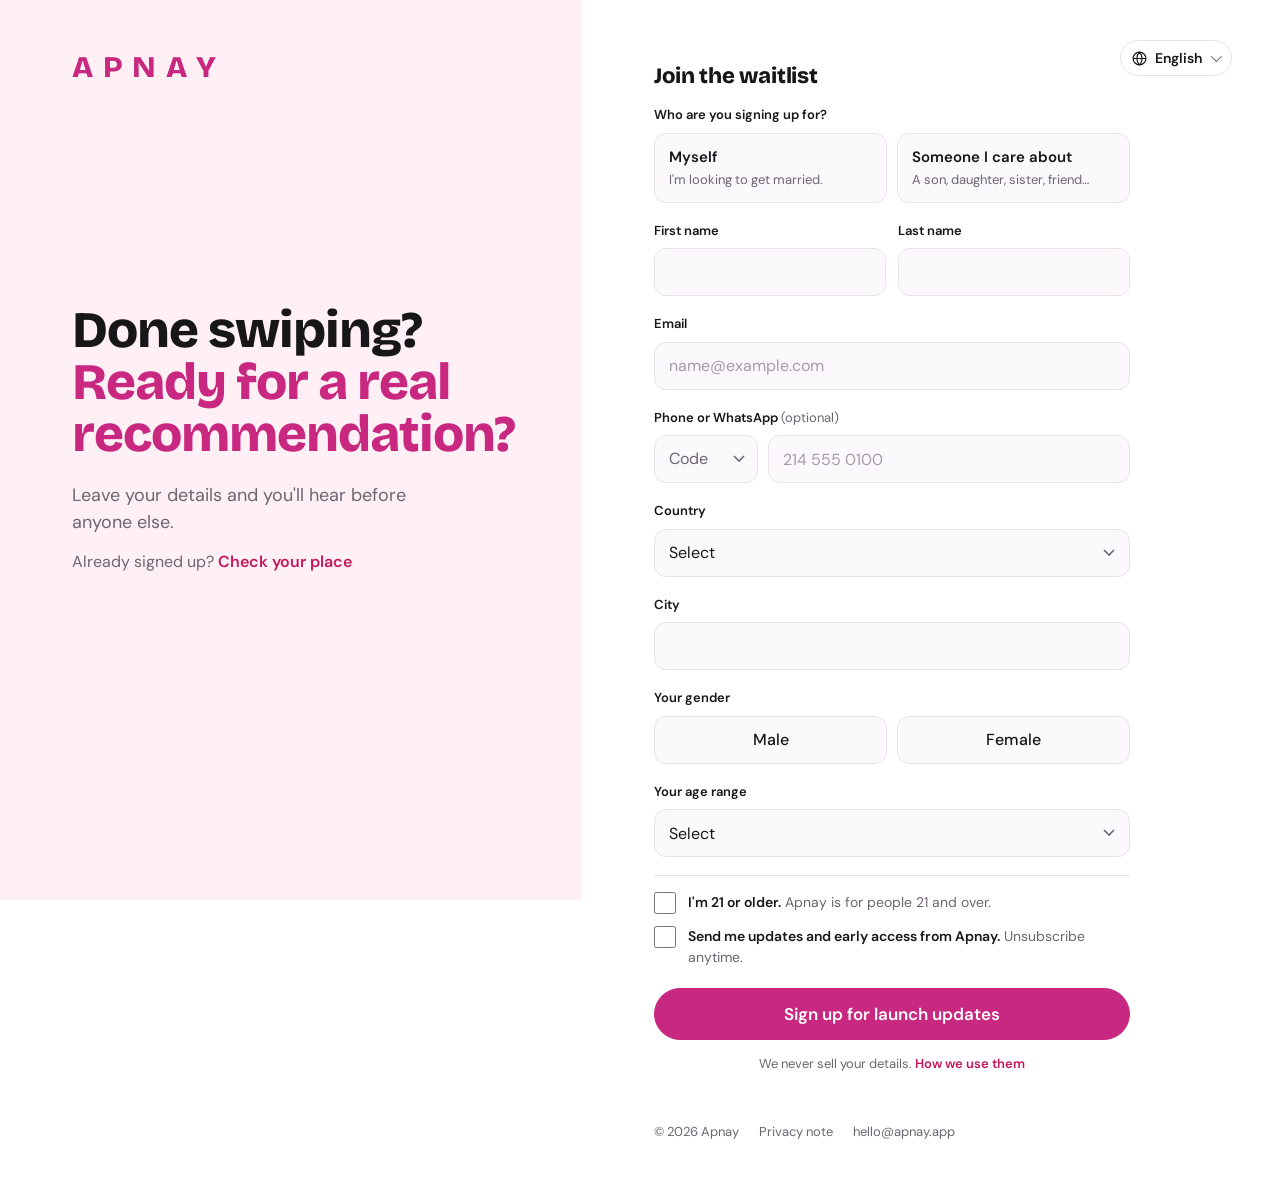
==== commit 087d2538: "Language switcher shown from day one (globe + English) English only for now; the menu says more lang" ====
--- a/index.html
+++ b/index.html
@@ -17,9 +17,11 @@
   <link rel="icon" href="favicon.svg" type="image/svg+xml">
   <link rel="preload" href="fonts/bricolage-grotesque-latin-800-normal.woff2" as="font" type="font/woff2" crossorigin>
   <link rel="preload" href="fonts/dm-sans-latin-400-normal.woff2" as="font" type="font/woff2" crossorigin>
-  <link rel="stylesheet" href="styles.css?v=1114b">
+  <link rel="stylesheet" href="styles.css?v=1114c">
 </head>
 <body>
+<button class="lang" id="langBtn" type="button" aria-haspopup="true" aria-expanded="false" aria-controls="langMenu"><svg viewBox="0 0 24 24" fill="none" stroke="currentColor" stroke-width="1.7" aria-hidden="true"><circle cx="12" cy="12" r="9"/><path d="M3 12h18M12 3c2.5 2.6 3.7 5.6 3.7 9s-1.2 6.4-3.7 9c-2.5-2.6-3.7-5.6-3.7-9S9.5 5.6 12 3z"/></svg><span>English</span><span class="car" aria-hidden="true"></span></button>
+<div class="lang-menu" id="langMenu" hidden><div class="on">English <span aria-hidden="true">✓</span></div><div class="more">More languages are coming</div></div>
 <main>
   <!-- 1–4: arrive and sign up -->
   <header id="top">
@@ -225,6 +227,6 @@
   </footer>
 </main>
 <script src="data.js" defer></script>
-<script src="main.js?v=1114b" defer></script>
+<script src="main.js?v=1114c" defer></script>
 </body>
 </html>
--- a/styles.css
+++ b/styles.css
@@ -208,3 +208,14 @@
 .done-title.welcome { font-size: clamp(28px, 8.2vw, 40px); }
 /* screens get focus when they open (for screen readers); no outline around the whole screen */
 section[tabindex="-1"]:focus { outline: none; }
+
+/* Language switcher (globe + language name), shown from day one. English only for now. */
+body { position: relative; }
+.lang { position: absolute; top: 26px; right: 20px; z-index: 5; display: inline-flex; align-items: center; gap: 7px; height: 36px; min-height: 0; width: auto; padding: 0 12px 0 10px; border: 1.5px solid var(--line); border-radius: 999px; background: #fff; font: 600 14px/1 var(--body); color: var(--ink); cursor: pointer; }
+.lang svg { width: 17px; height: 17px; flex: none; }
+.lang .car { width: 8px; height: 8px; border-right: 1.5px solid var(--grey); border-bottom: 1.5px solid var(--grey); transform: rotate(45deg) translateY(-2px); margin-left: 2px; }
+.lang-menu { position: absolute; top: 68px; right: 20px; z-index: 6; background: #fff; border: 1.5px solid var(--line); border-radius: 16px; padding: 6px; display: flex; flex-direction: column; min-width: 210px; box-shadow: 0 8px 24px rgba(23,23,26,.08); }
+.lang-menu div { display: flex; justify-content: space-between; gap: 16px; padding: 11px 12px; border-radius: 10px; font-size: 15px; }
+.lang-menu .on { background: var(--tint); color: var(--brand-deep); font-weight: 600; }
+.lang-menu .more { color: var(--grey); font-size: 13px; }
+@media (min-width: 960px) { .lang { top: 40px; right: 48px; } .lang-menu { top: 84px; right: 48px; } }
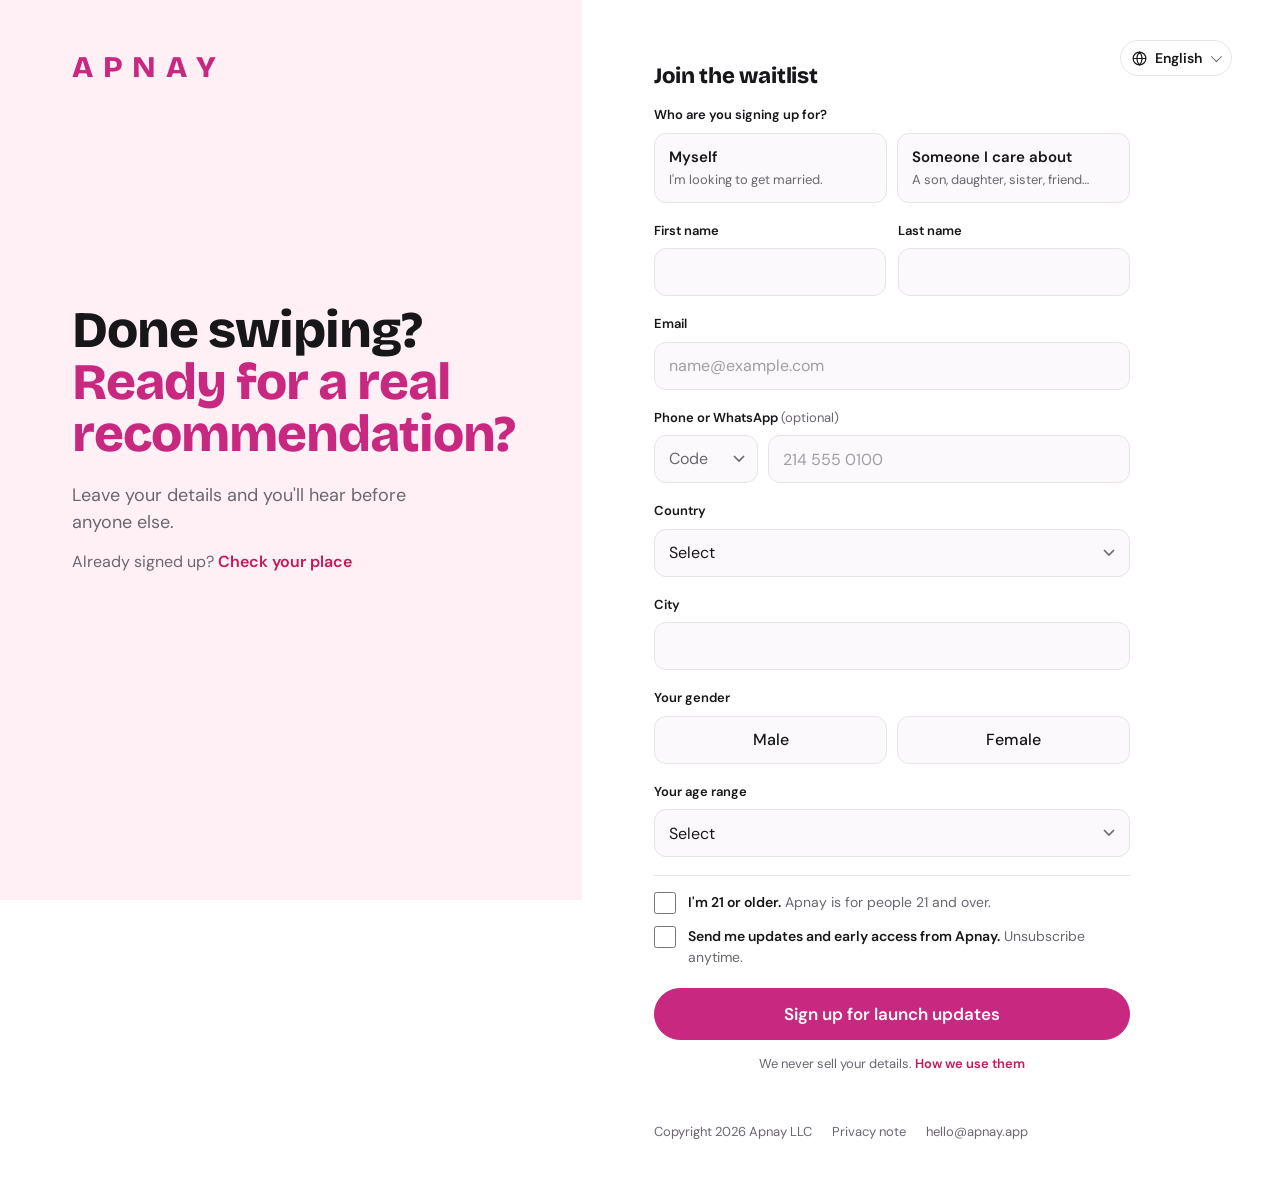
==== commit 3c0d7928: "Footer and privacy note name the company: Apnay LLC Footer reads "Copyright 2026 Apnay LLC" on both " ====
--- a/index.html
+++ b/index.html
@@ -221,7 +221,7 @@
   </section>
 
   <footer>
-    <span>© 2026 Apnay</span>
+    <span>Copyright 2026 Apnay LLC</span>
     <a href="privacy.html" data-i18n="privacyNote">Privacy note</a>
     <a href="mailto:hello@apnay.app" dir="ltr">hello@apnay.app</a>
   </footer>
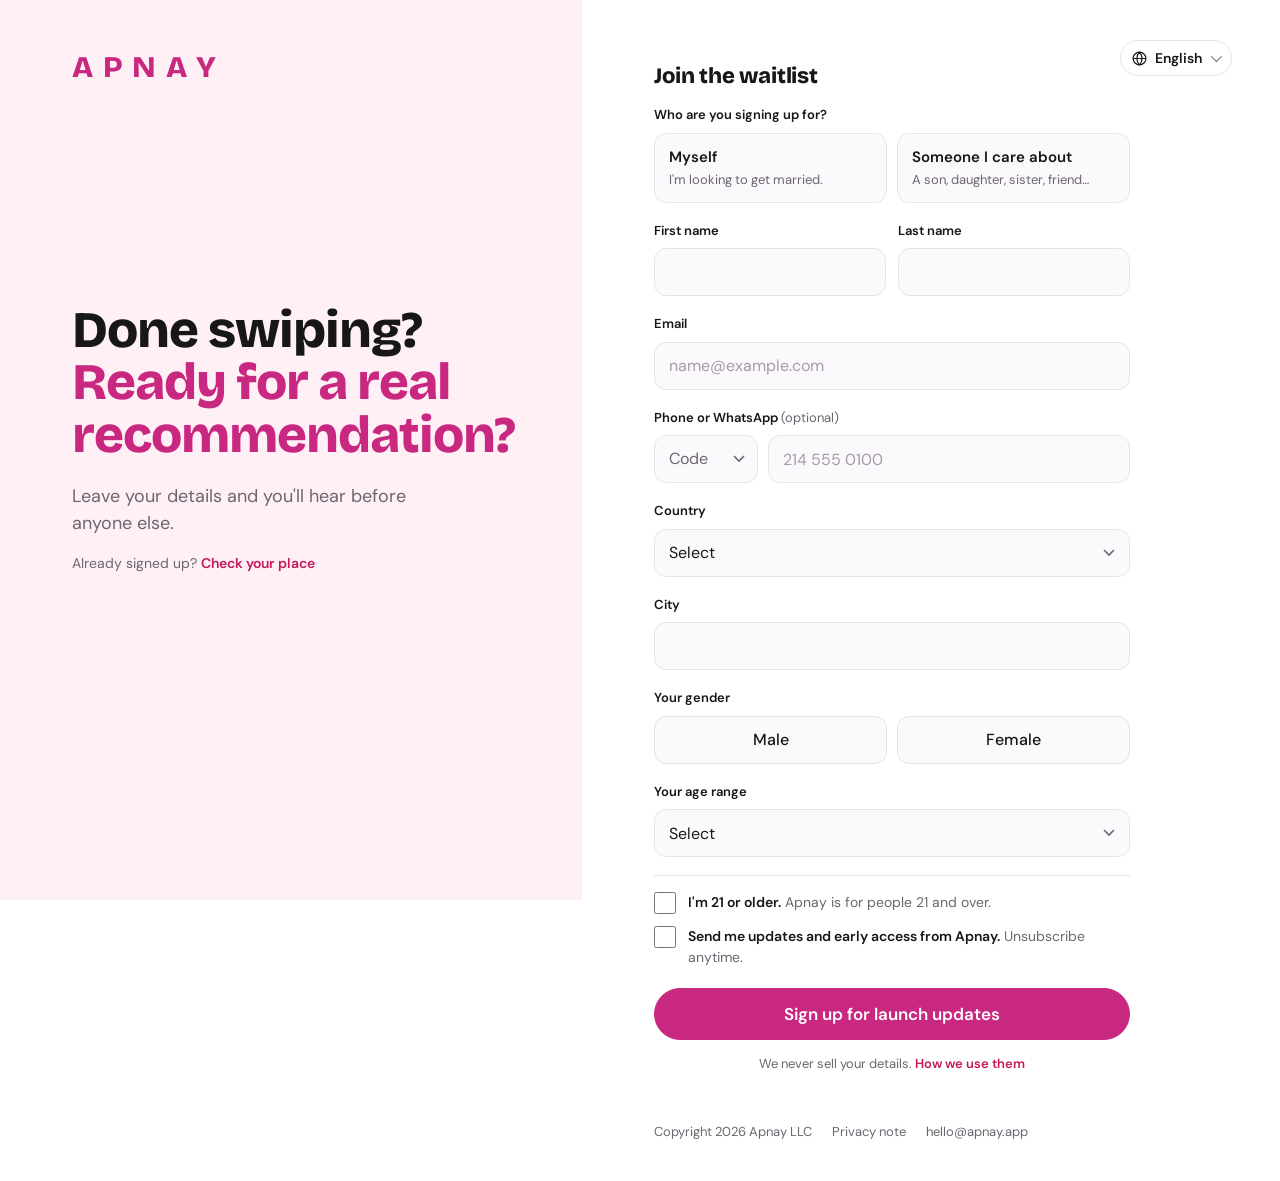
==== commit 4fcd56f2: "Waitlist: WD6/WD7 desktop lines, smaller 'Already signed up?' on desktop, language button on the pri" ====
--- a/index.html
+++ b/index.html
@@ -17,7 +17,7 @@
   <link rel="icon" href="favicon.svg" type="image/svg+xml">
   <link rel="preload" href="fonts/bricolage-grotesque-latin-800-normal.woff2" as="font" type="font/woff2" crossorigin>
   <link rel="preload" href="fonts/dm-sans-latin-400-normal.woff2" as="font" type="font/woff2" crossorigin>
-  <link rel="stylesheet" href="styles.css?v=1114c">
+  <link rel="stylesheet" href="styles.css?v=1119c">
 </head>
 <body>
 <button class="lang" id="langBtn" type="button" aria-haspopup="true" aria-expanded="false" aria-controls="langMenu"><svg viewBox="0 0 24 24" fill="none" stroke="currentColor" stroke-width="1.7" aria-hidden="true"><circle cx="12" cy="12" r="9"/><path d="M3 12h18M12 3c2.5 2.6 3.7 5.6 3.7 9s-1.2 6.4-3.7 9c-2.5-2.6-3.7-5.6-3.7-9S9.5 5.6 12 3z"/></svg><span>English</span><span class="car" aria-hidden="true"></span></button>
@@ -227,6 +227,6 @@
   </footer>
 </main>
 <script src="data.js" defer></script>
-<script src="main.js?v=1114c" defer></script>
+<script src="main.js?v=1119c" defer></script>
 </body>
 </html>
--- a/styles.css
+++ b/styles.css
@@ -135,6 +135,7 @@
   form#join { margin-top: 0; padding-top: 64px; }
   form#join h2 { font-size: 22px; }
   .names { display: grid; grid-template-columns: 1fr 1fr; gap: 0 12px; }
+  #top .check-place { font-size: 14px; margin-top: 16px; } /* WD1: smaller than the line above */
   .done > .topbar, .about > .topbar, .unsubscribed > .topbar, .check > .topbar, .sent > .topbar { display: none; }
   .done, .about, .unsubscribed, .check, .sent { padding-top: 64px; }
   .done-title, .unsubscribed h1, .check h1, .sent h1 { font-size: 36px; margin-top: 0; }
